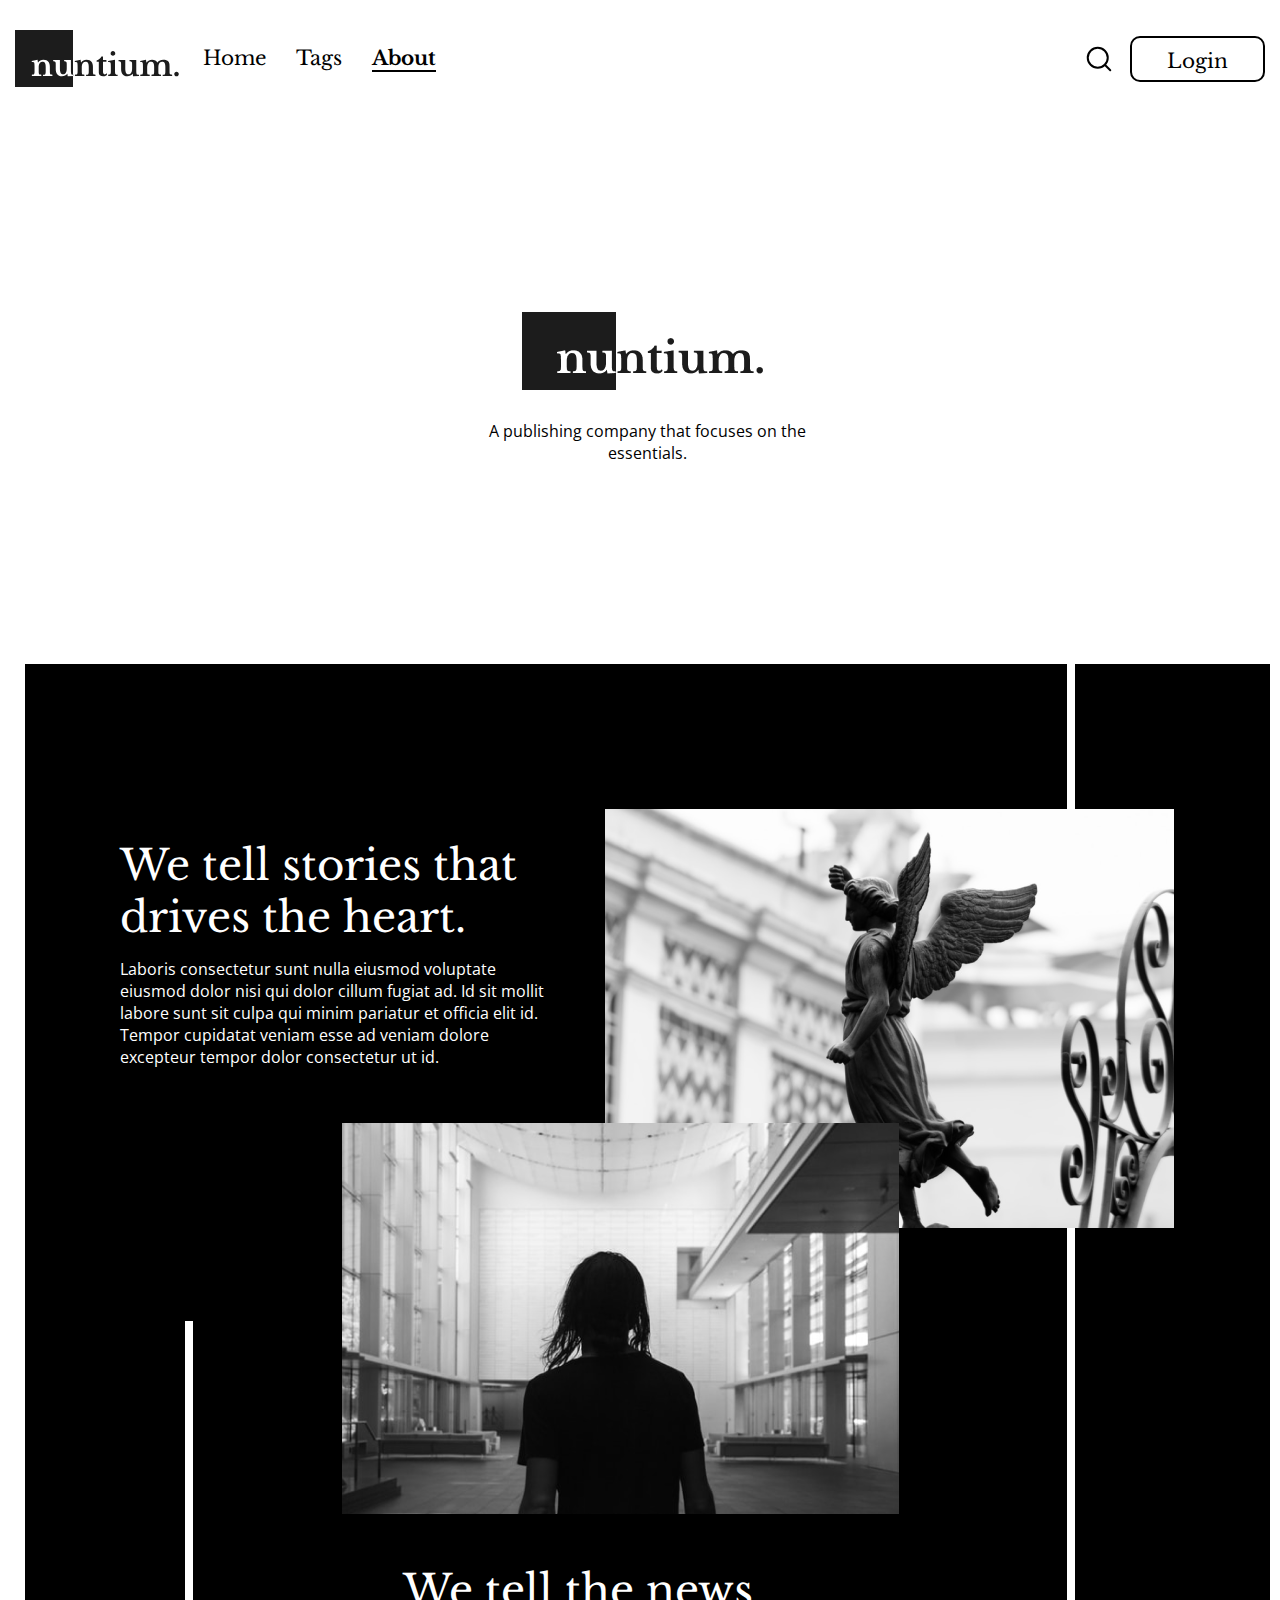
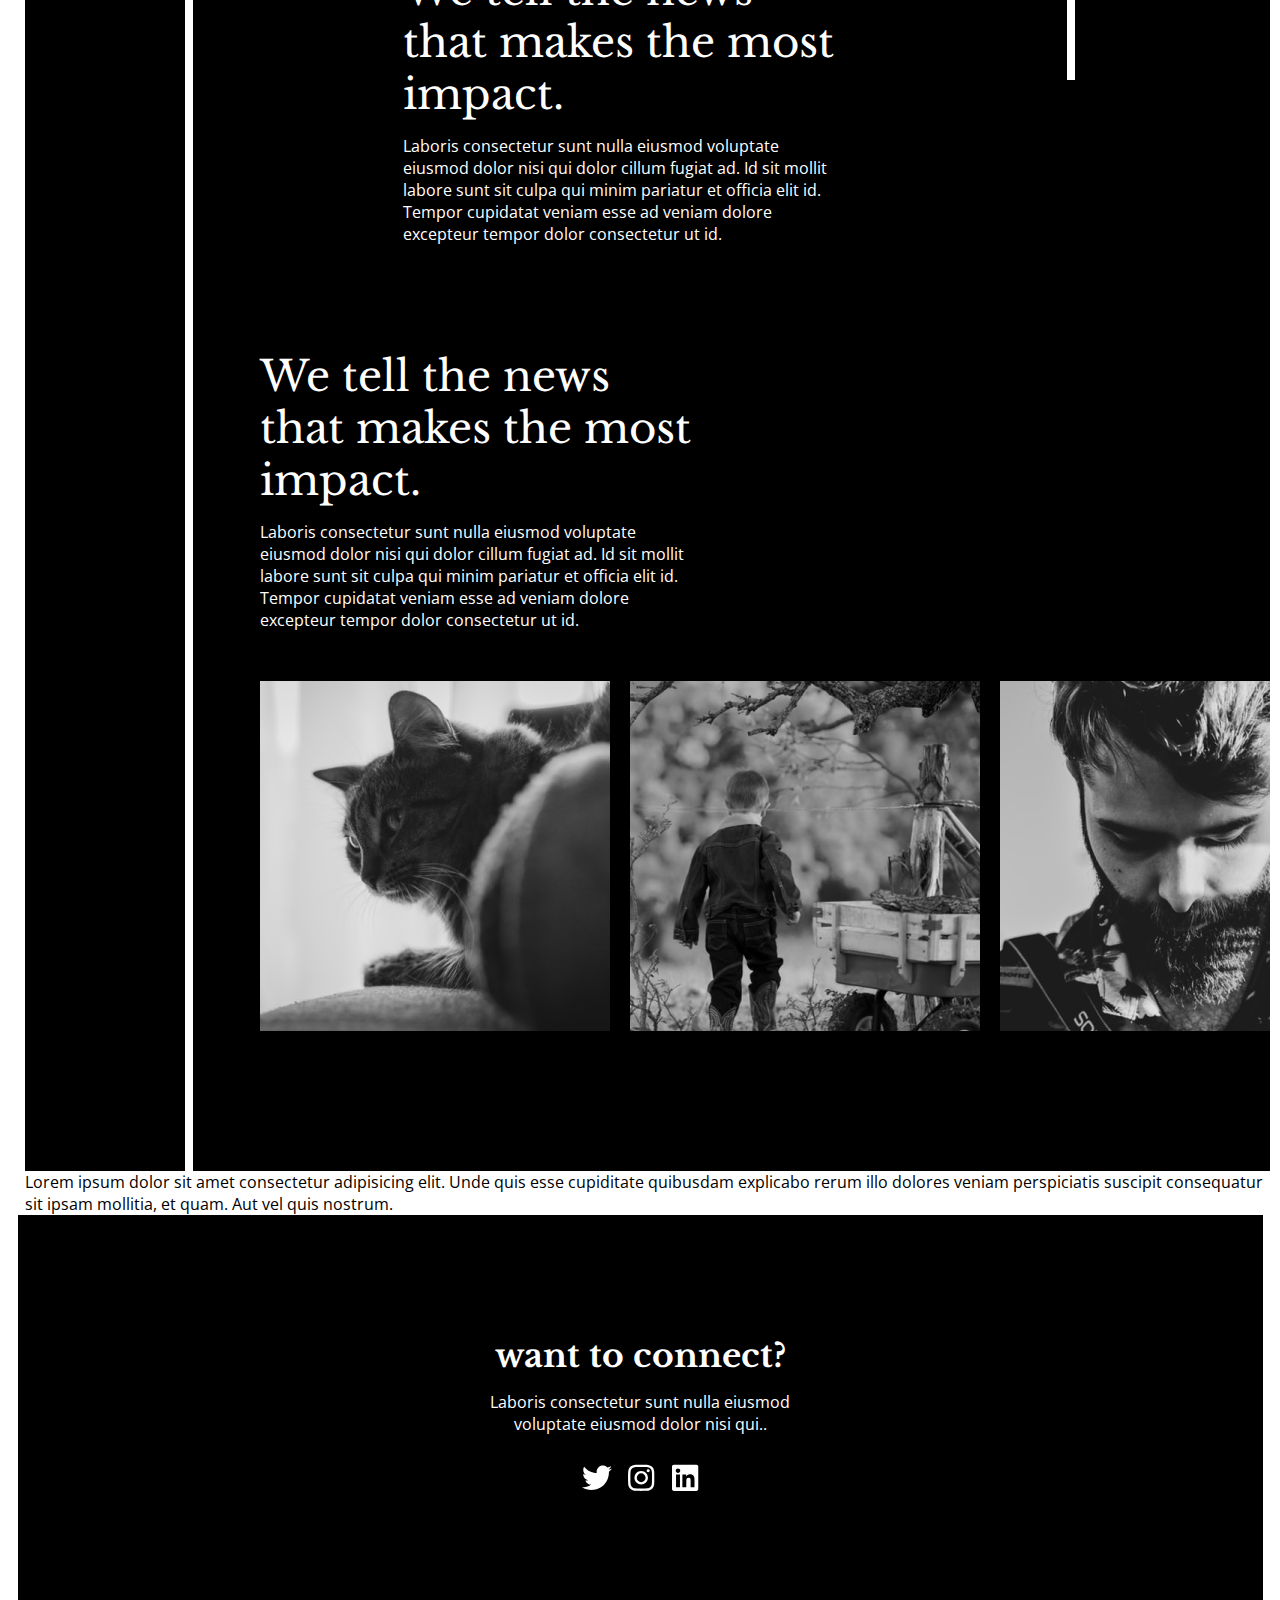
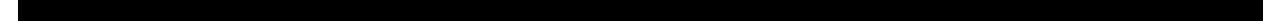
==== about.html @ 268e8178 "finished main section for about block" ====
<!DOCTYPE html>
<html lang="en">

<head>
   <meta charset="UTF-8">
   <meta http-equiv="X-UA-Compatible" content="IE=edge">
   <meta name="viewport" content="width=device-width, initial-scale=1.0">
   <link rel="stylesheet" href="./style/style.css">
   <link rel="preconnect" href="https://fonts.googleapis.com">
   <link rel="preconnect" href="https://fonts.gstatic.com" crossorigin>
   <link href="https://fonts.googleapis.com/css2?family=Libre+Baskerville:wght@400;700&family=Open+Sans&display=swap"
      rel="stylesheet">
   <title>Nuntium blog / About</title>
</head>

<body>
   <div class="container">
      <header class="header">
         <nav class="nav-left">
            <img src="./img/logo-nuntium.svg" alt="Logo" class="logo-img">
            <ul class="nav-list">
               <a href="index.html">
                  <li class="list-item ">Home</li>
               </a>
               <a href="tags.html">
                  <li class="list-item">Tags</li>
               </a>
               <a href="about.html">
                  <li class="list-item active">About</li>
               </a>
            </ul>
         </nav>
         <nav class="nav-right">
            <div class="search">
               <input type="text" class="search-panel">
               </input>
               <img src="./img/search.svg" alt="Search image" class="search-img">
            </div>
            <button class="btn">Login</button>
         </nav>
      </header>
      <main class="main-about">
         <div class="about__first-section">
            <img src="./img/about/Logo-about.png" alt="logo" class="about_logo">
            <p>A publishing company that focuses on the essentials.</p>
         </div>
         <div class="about__second-section">
            <span class="line-one"></span>
            <span class="line-two"></span>
            <div class="about__card">
               <div class="about__card__info about__card__info-first">
                  <h2 class="about__card__info-title lb">
                     We tell stories that drives the heart.
                  </h2>
                  <p class="about__card__info-text">Laboris consectetur sunt nulla eiusmod voluptate eiusmod dolor nisi qui dolor cillum fugiat ad. Id sit mollit labore sunt sit culpa qui minim pariatur et officia elit id. Tempor cupidatat veniam esse ad veniam dolore excepteur tempor dolor consectetur ut id.</p>
               </div>
               <img src="./img/about/about-picture-1.png" alt="Picture" class="about__card__info__img">
            </div>
            <div class="about__card about__card-second ">
               <img src="./img/about/about-picture-2.png" alt="Picture" class="about__card__info__img">
               <div class="about__card__info">
                  <h2 class="about__card__info-title lb">
                     We tell the news that makes the most impact.
                  </h2>
                  <p class="about__card__info-text">Laboris consectetur sunt nulla eiusmod voluptate eiusmod dolor nisi qui dolor cillum fugiat ad. Id sit mollit labore sunt sit culpa qui minim pariatur et officia elit id. Tempor cupidatat veniam esse ad veniam dolore excepteur tempor dolor consectetur ut id.</p>
               </div>
            </div>
            <div class="about__card about__card-third">
               <div class="about__card__info about__card__info-third">
                  <h2 class="about__card__info-title lb">
                     We tell the news that makes the most impact.
                  </h2>
                  <p class="about__card__info-text">Laboris consectetur sunt nulla eiusmod voluptate eiusmod dolor nisi qui dolor cillum fugiat ad. Id sit mollit labore sunt sit culpa qui minim pariatur et officia elit id. Tempor cupidatat veniam esse ad veniam dolore excepteur tempor dolor consectetur ut id.</p>
               </div>
               <div class="about__img-wrapper">
                  <img src="./img/about/about-picture-main-1.png" alt="Picture" class="about__card__info__img">
                  <img src="./img/about/about-picture-main-2.png" alt="Picture" class="about__card__info__img">
                  <img src="./img/about/about-picture-main-3.png" alt="Picture" class="about__card__info__img">
               </div>
            </div>
         </div>
         <div class="about__third-section">
            Lorem ipsum dolor sit amet consectetur adipisicing elit. Unde quis esse cupiditate quibusdam explicabo rerum
            illo dolores veniam perspiciatis suscipit consequatur sit ipsam mollitia, et quam. Aut vel quis nostrum.
         </div>
      </main>
      <footer class="footer">
         <div class="contact">
            <h2 class="footer__title">want to connect?</h2>
            <p class="footer__text">Laboris consectetur sunt nulla eiusmod voluptate eiusmod dolor nisi qui..</p>
            <img src="./img/social-media.svg" alt="Link to social">
         </div>
      </footer>
      <script src="./js/main.js"></script>
   </div>
</body>

</html>
---- style/style.css ----
@import './design-system/style.css';
@import './components/style.css';
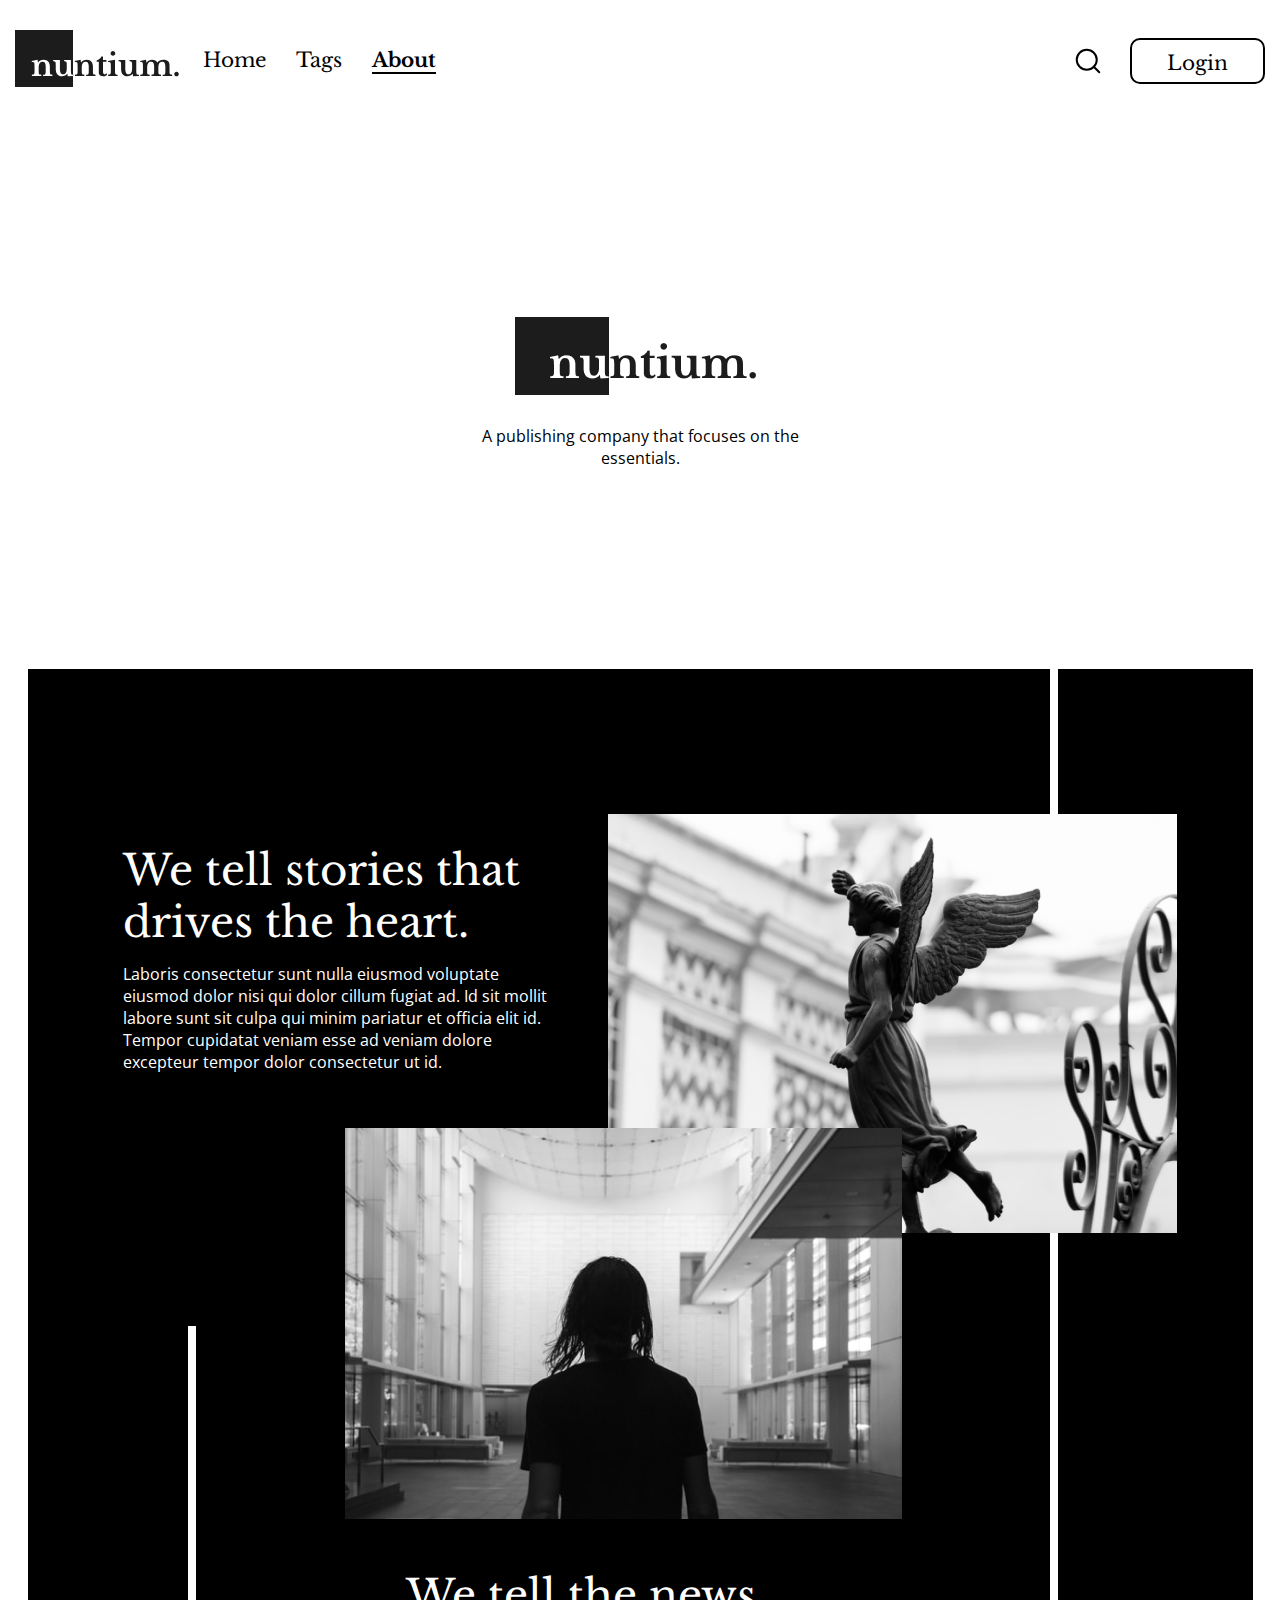
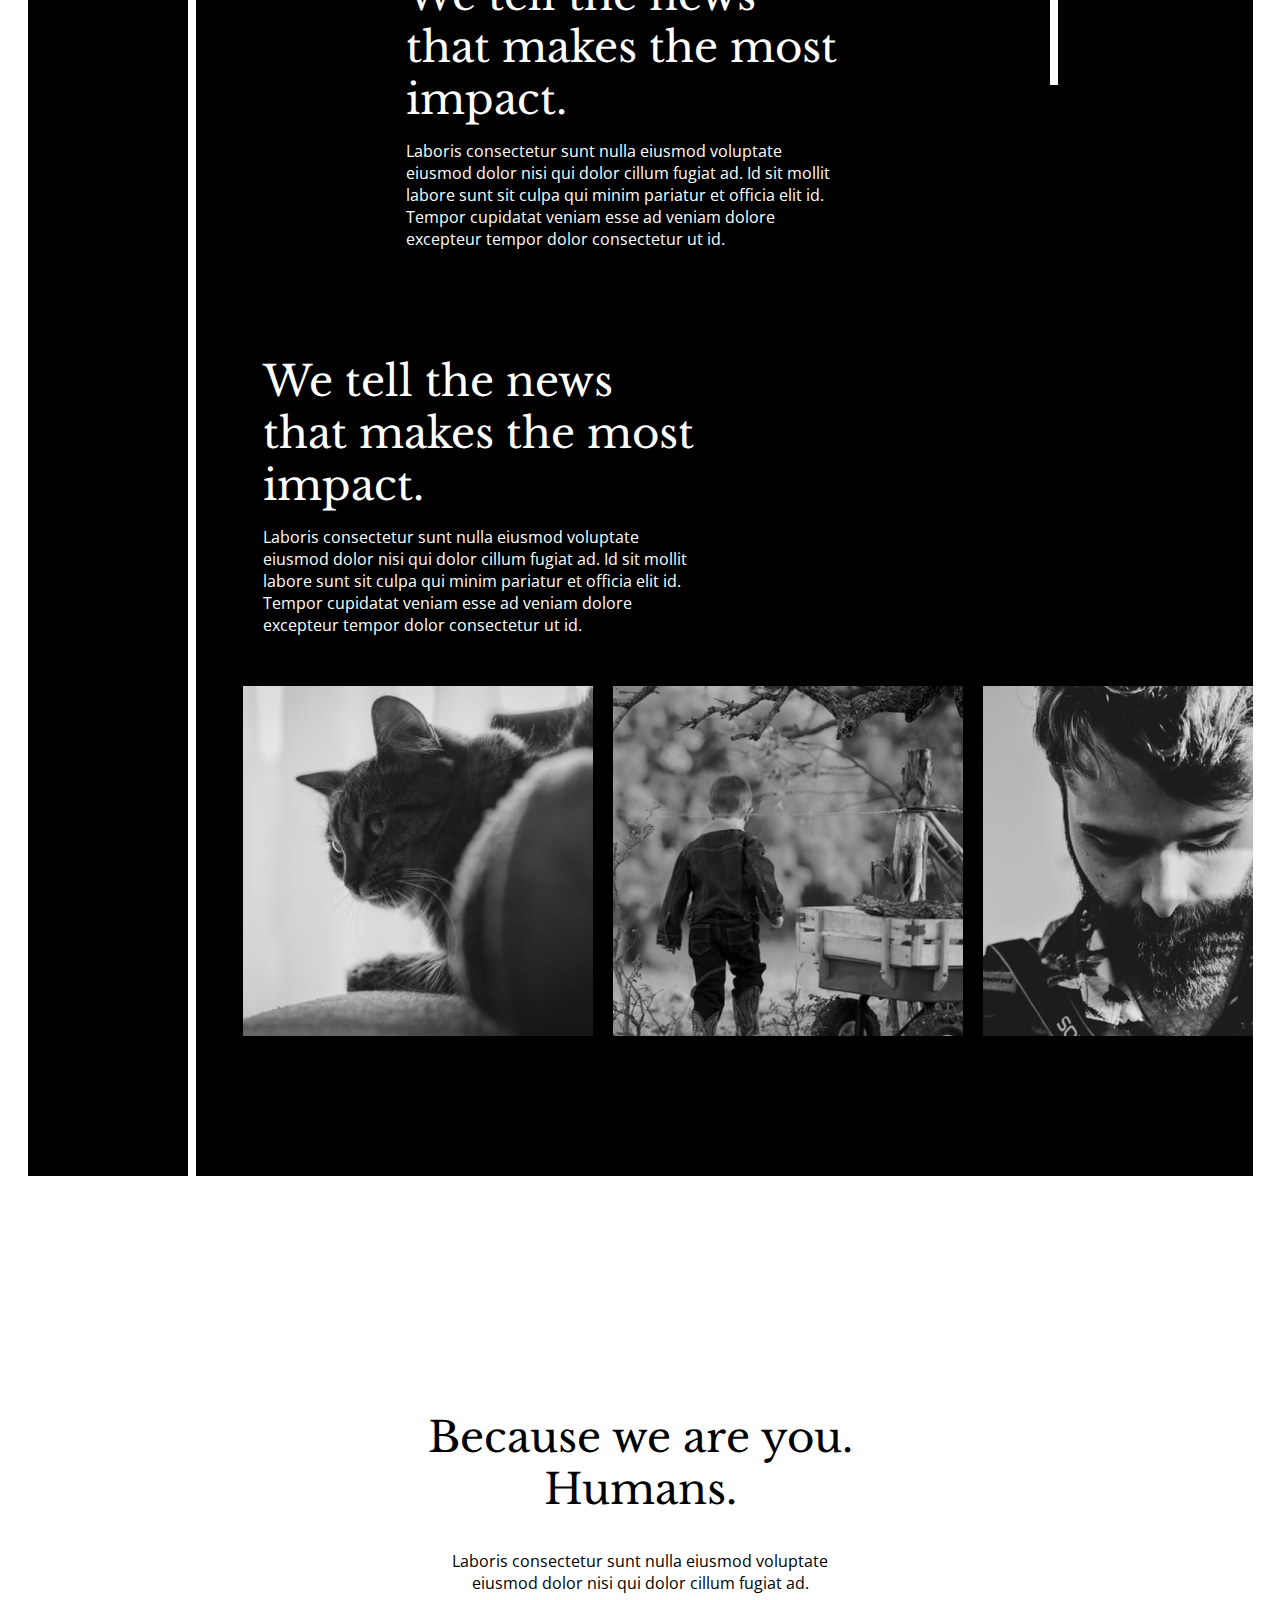
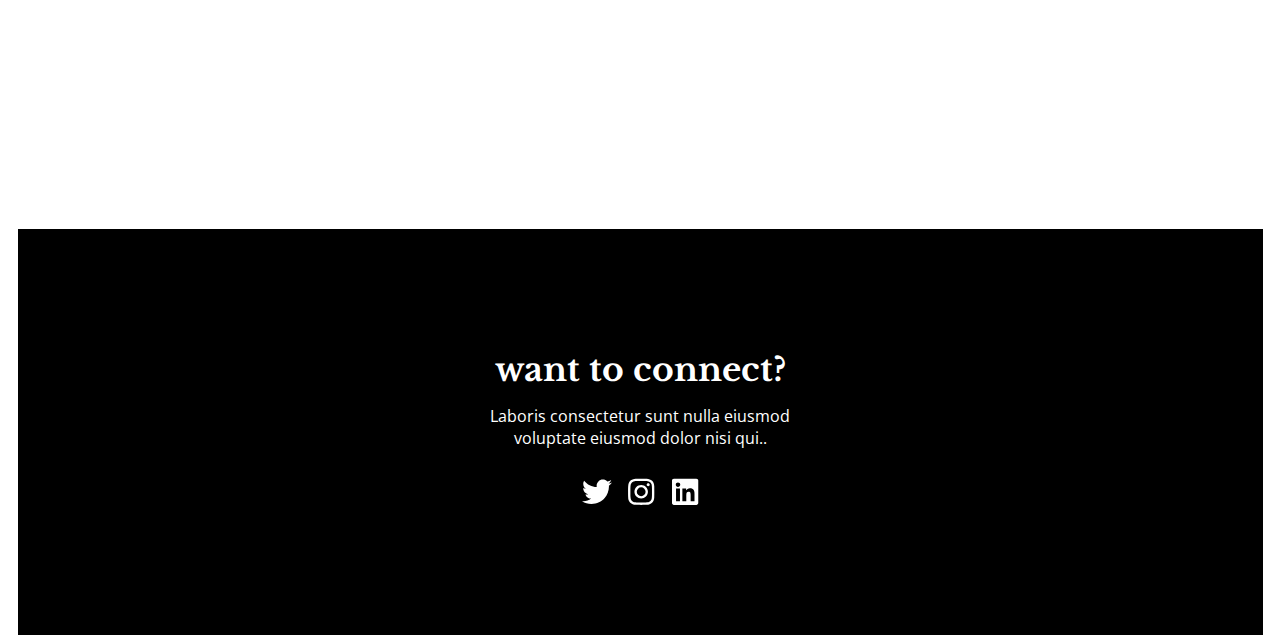
==== commit 769c212b: "hotfix: meny fixes" ====
--- a/about.html
+++ b/about.html
@@ -5,7 +5,7 @@
    <meta charset="UTF-8">
    <meta http-equiv="X-UA-Compatible" content="IE=edge">
    <meta name="viewport" content="width=device-width, initial-scale=1.0">
-   <link rel="stylesheet" href="./style/style.css">
+   <link rel="stylesheet" href=".././style/style.css">
    <link rel="preconnect" href="https://fonts.googleapis.com">
    <link rel="preconnect" href="https://fonts.gstatic.com" crossorigin>
    <link href="https://fonts.googleapis.com/css2?family=Libre+Baskerville:wght@400;700&family=Open+Sans&display=swap"
@@ -16,53 +16,65 @@
 <body>
    <div class="container">
       <header class="header">
-         <nav class="nav-left">
-            <img src="./img/logo-nuntium.svg" alt="Logo" class="logo-img">
+         <nav class="left">
+            <a href="index.html">
+               <img src="./img/logo-nuntium.svg" alt="Logo" class="logo-img" />
+            </a>
             <ul class="nav-list">
-               <a href="index.html">
-                  <li class="list-item ">Home</li>
-               </a>
-               <a href="tags.html">
-                  <li class="list-item">Tags</li>
-               </a>
-               <a href="about.html">
-                  <li class="list-item active">About</li>
-               </a>
+               <li class="list-item">
+                  <a href="index.html">
+                     Home
+                  </a>
+               </li>
+               <li class="list-item">
+                  <a href="tags.html">
+                     Tags
+                  </a>
+               </li>
+               <li class="list-item active">
+                  <a href="about.html">
+                     About
+                  </a>
+               </li>
             </ul>
          </nav>
-         <nav class="nav-right">
+         <div class="nav-right display">
             <div class="search">
                <input type="text" class="search-panel">
                </input>
-               <img src="./img/search.svg" alt="Search image" class="search-img">
+               <img src="../img/search.svg" alt="Search image" class="search-img">
             </div>
             <button class="btn">Login</button>
-         </nav>
+         </div>
       </header>
       <main class="main-about">
          <div class="about__first-section">
-            <img src="./img/about/Logo-about.png" alt="logo" class="about_logo">
+            <img src=".././img/about/Logo-about.png" alt="logo" class="about_logo">
             <p>A publishing company that focuses on the essentials.</p>
          </div>
          <div class="about__second-section">
             <span class="line-one"></span>
             <span class="line-two"></span>
-            <div class="about__card">
+            <div class="about__card about__card-first">
                <div class="about__card__info about__card__info-first">
                   <h2 class="about__card__info-title lb">
                      We tell stories that drives the heart.
                   </h2>
-                  <p class="about__card__info-text">Laboris consectetur sunt nulla eiusmod voluptate eiusmod dolor nisi qui dolor cillum fugiat ad. Id sit mollit labore sunt sit culpa qui minim pariatur et officia elit id. Tempor cupidatat veniam esse ad veniam dolore excepteur tempor dolor consectetur ut id.</p>
+                  <p class="about__card__info-text">Laboris consectetur sunt nulla eiusmod voluptate eiusmod dolor nisi
+                     qui dolor cillum fugiat ad. Id sit mollit labore sunt sit culpa qui minim pariatur et officia elit
+                     id. Tempor cupidatat veniam esse ad veniam dolore excepteur tempor dolor consectetur ut id.</p>
                </div>
-               <img src="./img/about/about-picture-1.png" alt="Picture" class="about__card__info__img">
+               <img src=".././img/about/about-picture-1.png" alt="Picture" class="about__card__info__img p1">
             </div>
             <div class="about__card about__card-second ">
-               <img src="./img/about/about-picture-2.png" alt="Picture" class="about__card__info__img">
-               <div class="about__card__info">
+               <img src=".././img/about/about-picture-2.png" alt="Picture" class="about__card__info__img p1">
+               <div class="about__card__info about__card__info-second">
                   <h2 class="about__card__info-title lb">
                      We tell the news that makes the most impact.
                   </h2>
-                  <p class="about__card__info-text">Laboris consectetur sunt nulla eiusmod voluptate eiusmod dolor nisi qui dolor cillum fugiat ad. Id sit mollit labore sunt sit culpa qui minim pariatur et officia elit id. Tempor cupidatat veniam esse ad veniam dolore excepteur tempor dolor consectetur ut id.</p>
+                  <p class="about__card__info-text">Laboris consectetur sunt nulla eiusmod voluptate eiusmod dolor nisi
+                     qui dolor cillum fugiat ad. Id sit mollit labore sunt sit culpa qui minim pariatur et officia elit
+                     id. Tempor cupidatat veniam esse ad veniam dolore excepteur tempor dolor consectetur ut id.</p>
                </div>
             </div>
             <div class="about__card about__card-third">
@@ -70,28 +82,30 @@
                   <h2 class="about__card__info-title lb">
                      We tell the news that makes the most impact.
                   </h2>
-                  <p class="about__card__info-text">Laboris consectetur sunt nulla eiusmod voluptate eiusmod dolor nisi qui dolor cillum fugiat ad. Id sit mollit labore sunt sit culpa qui minim pariatur et officia elit id. Tempor cupidatat veniam esse ad veniam dolore excepteur tempor dolor consectetur ut id.</p>
+                  <p class="about__card__info-text">Laboris consectetur sunt nulla eiusmod voluptate eiusmod dolor nisi
+                     qui dolor cillum fugiat ad. Id sit mollit labore sunt sit culpa qui minim pariatur et officia elit
+                     id. Tempor cupidatat veniam esse ad veniam dolore excepteur tempor dolor consectetur ut id.</p>
                </div>
                <div class="about__img-wrapper">
-                  <img src="./img/about/about-picture-main-1.png" alt="Picture" class="about__card__info__img">
-                  <img src="./img/about/about-picture-main-2.png" alt="Picture" class="about__card__info__img">
-                  <img src="./img/about/about-picture-main-3.png" alt="Picture" class="about__card__info__img">
+                  <img src=".././img/about/about-picture-main-1.png" alt="Picture" class="about__card__info__img">
+                  <img src=".././img/about/about-picture-main-2.png" alt="Picture" class="about__card__info__img">
+                  <img src=".././img/about/about-picture-main-3.png" alt="Picture" class="about__card__info__img">
                </div>
             </div>
          </div>
-         <div class="about__third-section">
-            Lorem ipsum dolor sit amet consectetur adipisicing elit. Unde quis esse cupiditate quibusdam explicabo rerum
-            illo dolores veniam perspiciatis suscipit consequatur sit ipsam mollitia, et quam. Aut vel quis nostrum.
+         <div class="about__third-section ">
+            <h2 class="lb">Because we are you. Humans.</h2>
+            <p>Laboris consectetur sunt nulla eiusmod voluptate eiusmod dolor nisi qui dolor cillum fugiat ad.</p>
          </div>
       </main>
       <footer class="footer">
          <div class="contact">
             <h2 class="footer__title">want to connect?</h2>
             <p class="footer__text">Laboris consectetur sunt nulla eiusmod voluptate eiusmod dolor nisi qui..</p>
-            <img src="./img/social-media.svg" alt="Link to social">
+            <img src=".././img/social-media.svg" alt="Link to social">
          </div>
       </footer>
-      <script src="./js/main.js"></script>
+      <script src=".././js/main.js"></script>
    </div>
 </body>
 
--- a/style/style.css
+++ b/style/style.css
@@ -1,2 +1,2 @@
-@import './design-system/style.css';
-@import './components/style.css';+@import './design-system/base.css';
+@import './components/style.css';
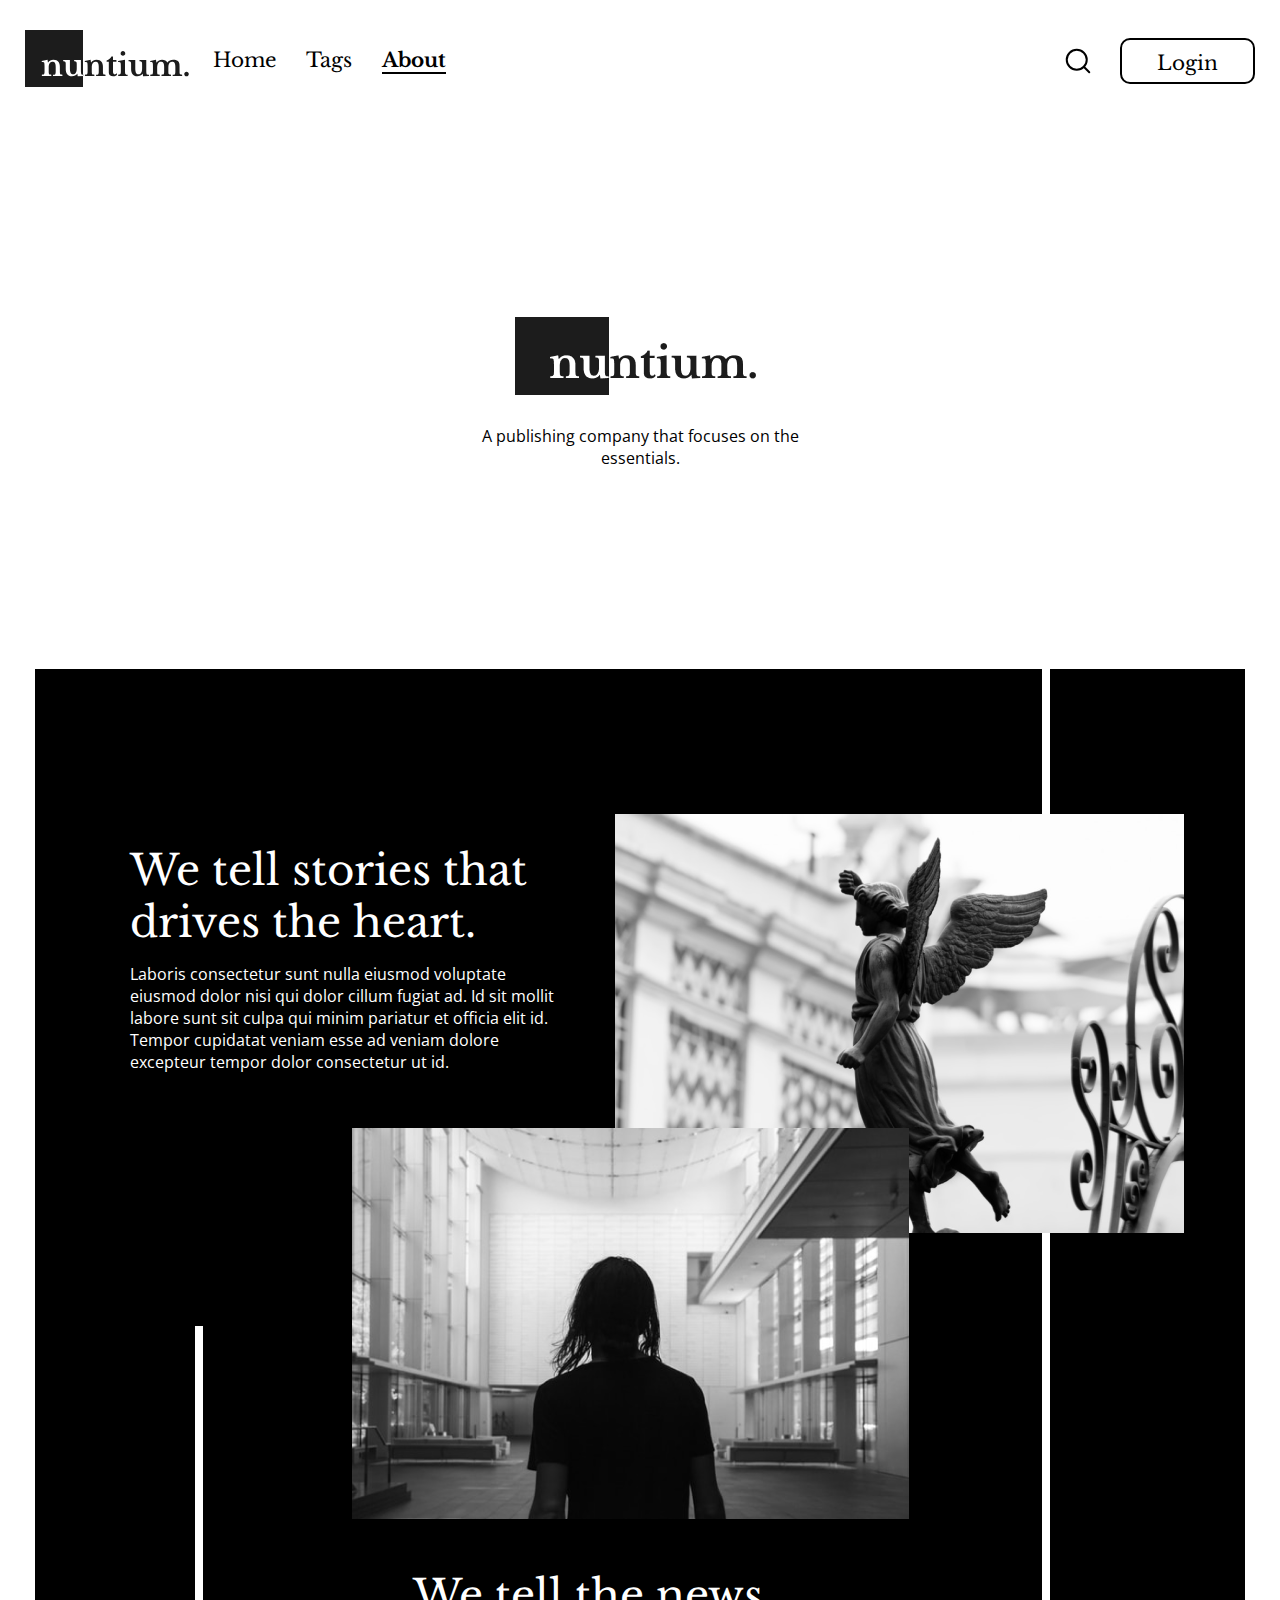
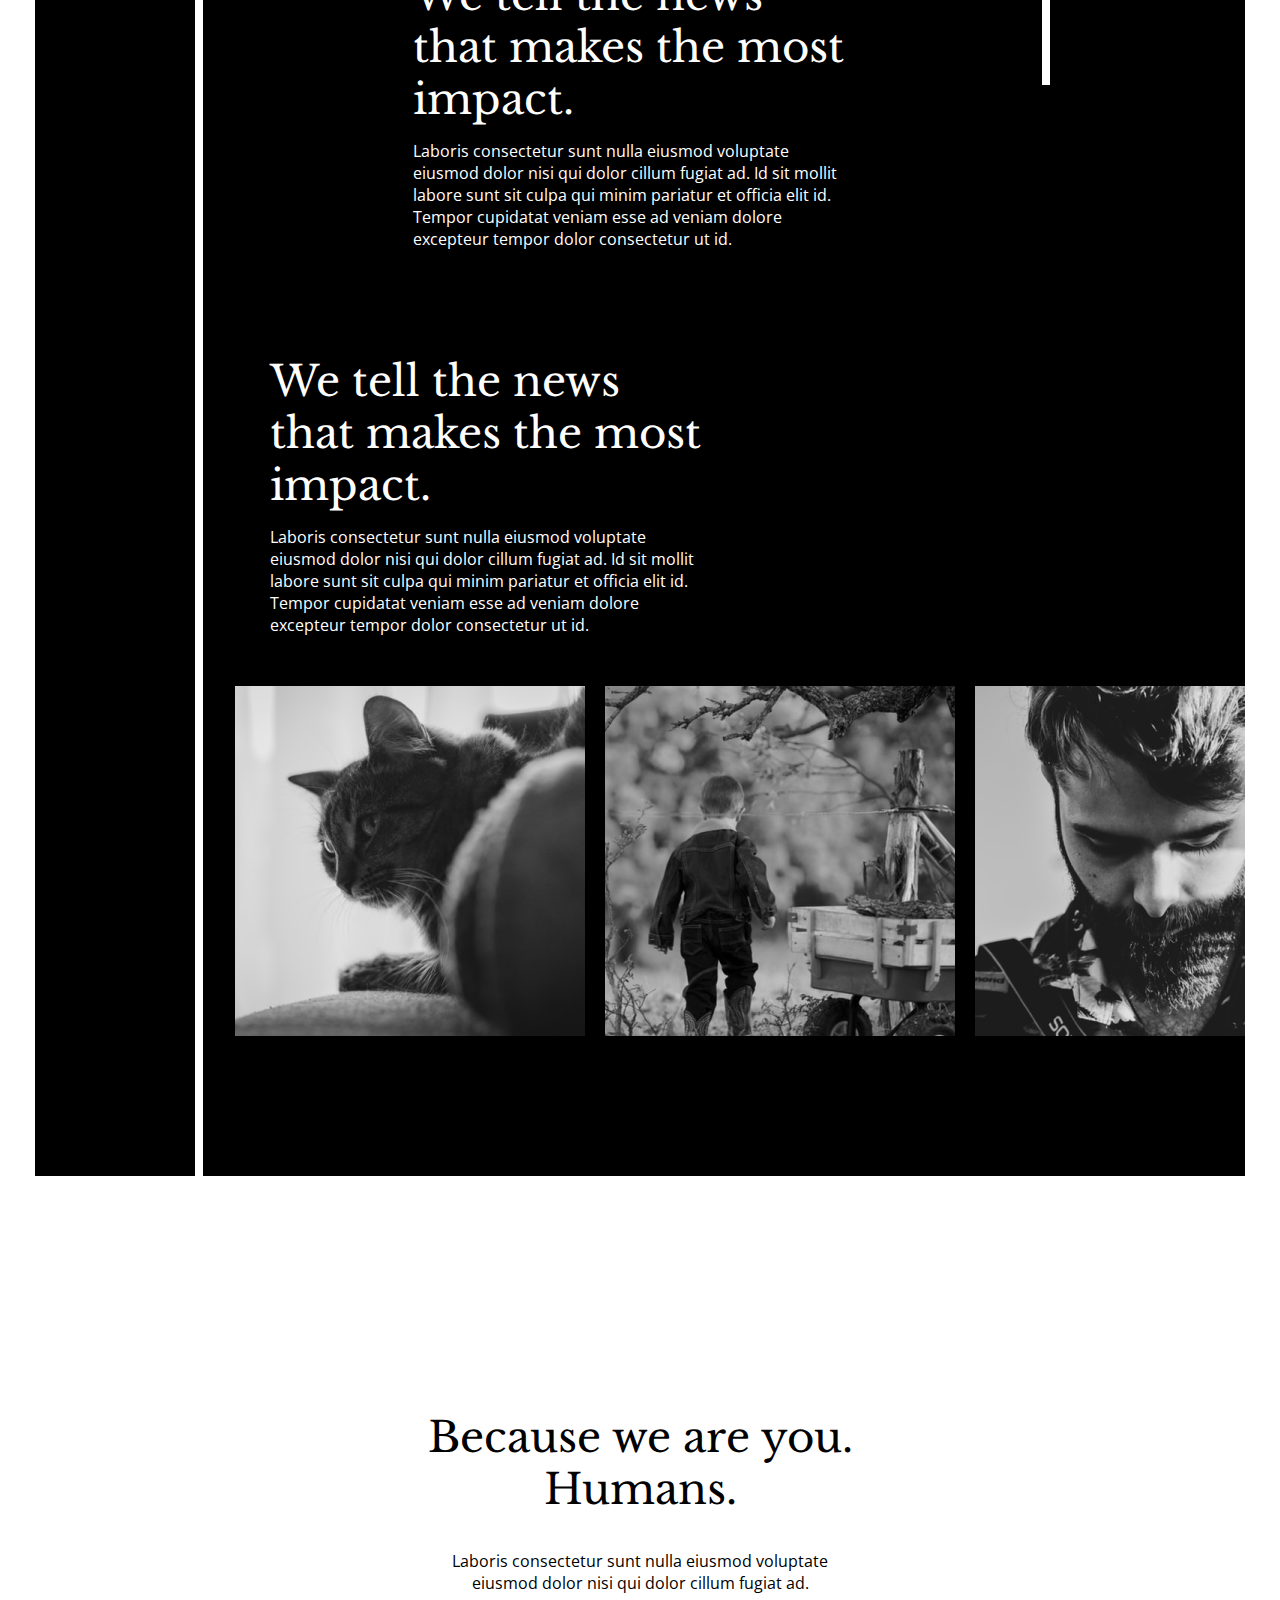
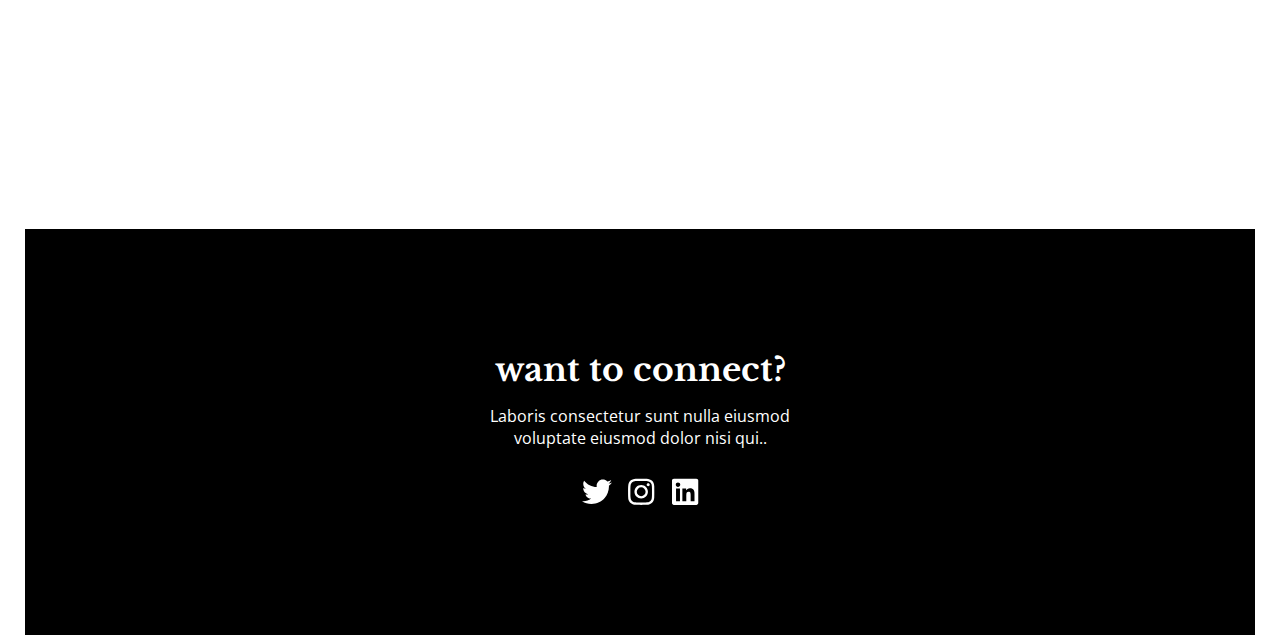
==== commit 9be12244: "hotfix: many fixes" ====
--- a/about.html
+++ b/about.html
@@ -40,72 +40,71 @@
          </nav>
          <div class="nav-right display">
             <div class="search">
-               <input type="text" class="search-panel">
-               </input>
-               <img src="../img/search.svg" alt="Search image" class="search-img">
+               <input type="text" class="search-panel" />
+               <img src="../img/search.svg" alt="Search image" class="search-img"/>
             </div>
             <button class="btn">Login</button>
          </div>
       </header>
       <main class="main-about">
-         <div class="about__first-section">
-            <img src=".././img/about/Logo-about.png" alt="logo" class="about_logo">
+         <div class="about_first-section">
+            <div>
+               <img src="../img/about/Logo-about.png" alt="logo" class="about_logo"/>
+            </div>
             <p>A publishing company that focuses on the essentials.</p>
          </div>
-         <div class="about__second-section">
-            <span class="line-one"></span>
-            <span class="line-two"></span>
-            <div class="about__card about__card-first">
-               <div class="about__card__info about__card__info-first">
-                  <h2 class="about__card__info-title lb">
+         <div class="about_second-section">
+            <div class="about_card about_card-first">
+               <div class="about_card_info about_card_info-first">
+                  <h2 class="about_card_info-title lb">
                      We tell stories that drives the heart.
                   </h2>
-                  <p class="about__card__info-text">Laboris consectetur sunt nulla eiusmod voluptate eiusmod dolor nisi
+                  <p class="about_card_info-text">Laboris consectetur sunt nulla eiusmod voluptate eiusmod dolor nisi
                      qui dolor cillum fugiat ad. Id sit mollit labore sunt sit culpa qui minim pariatur et officia elit
                      id. Tempor cupidatat veniam esse ad veniam dolore excepteur tempor dolor consectetur ut id.</p>
                </div>
-               <img src=".././img/about/about-picture-1.png" alt="Picture" class="about__card__info__img p1">
+               <img src="../img/about/about-picture-1.png" alt="Picture" class="about_card_info_img p1"/>
             </div>
-            <div class="about__card about__card-second ">
-               <img src=".././img/about/about-picture-2.png" alt="Picture" class="about__card__info__img p1">
-               <div class="about__card__info about__card__info-second">
-                  <h2 class="about__card__info-title lb">
+            <div class="about_card about_card-second ">
+               <img src="../img/about/about-picture-2.png" alt="Picture" class="about_card_info_img p1"/>
+               <div class="about_card_info about_card_info-second">
+                  <h2 class="about_card_info-title lb">
                      We tell the news that makes the most impact.
                   </h2>
-                  <p class="about__card__info-text">Laboris consectetur sunt nulla eiusmod voluptate eiusmod dolor nisi
+                  <p class="about_card_info-text">Laboris consectetur sunt nulla eiusmod voluptate eiusmod dolor nisi
                      qui dolor cillum fugiat ad. Id sit mollit labore sunt sit culpa qui minim pariatur et officia elit
                      id. Tempor cupidatat veniam esse ad veniam dolore excepteur tempor dolor consectetur ut id.</p>
                </div>
             </div>
-            <div class="about__card about__card-third">
-               <div class="about__card__info about__card__info-third">
-                  <h2 class="about__card__info-title lb">
+            <div class="about_card about_card-third">
+               <div class="about_card_info about_card_info-third">
+                  <h2 class="about_card_info-title lb">
                      We tell the news that makes the most impact.
                   </h2>
-                  <p class="about__card__info-text">Laboris consectetur sunt nulla eiusmod voluptate eiusmod dolor nisi
+                  <p class="about_card_info-text">Laboris consectetur sunt nulla eiusmod voluptate eiusmod dolor nisi
                      qui dolor cillum fugiat ad. Id sit mollit labore sunt sit culpa qui minim pariatur et officia elit
                      id. Tempor cupidatat veniam esse ad veniam dolore excepteur tempor dolor consectetur ut id.</p>
                </div>
-               <div class="about__img-wrapper">
-                  <img src=".././img/about/about-picture-main-1.png" alt="Picture" class="about__card__info__img">
-                  <img src=".././img/about/about-picture-main-2.png" alt="Picture" class="about__card__info__img">
-                  <img src=".././img/about/about-picture-main-3.png" alt="Picture" class="about__card__info__img">
+               <div class="about_img-wrapper">
+                  <img src="../img/about/about-picture-main-1.png" alt="Picture" class="about_card_info_img"/>
+                  <img src="../img/about/about-picture-main-2.png" alt="Picture" class="about_card_info_img"/>
+                  <img src="../img/about/about-picture-main-3.png" alt="Picture" class="about_card_info_img"/>
                </div>
             </div>
          </div>
-         <div class="about__third-section ">
+         <div class="about_third-section ">
             <h2 class="lb">Because we are you. Humans.</h2>
             <p>Laboris consectetur sunt nulla eiusmod voluptate eiusmod dolor nisi qui dolor cillum fugiat ad.</p>
          </div>
       </main>
       <footer class="footer">
          <div class="contact">
-            <h2 class="footer__title">want to connect?</h2>
-            <p class="footer__text">Laboris consectetur sunt nulla eiusmod voluptate eiusmod dolor nisi qui..</p>
-            <img src=".././img/social-media.svg" alt="Link to social">
+            <h2 class="footer_title">want to connect?</h2>
+            <p class="footer_text">Laboris consectetur sunt nulla eiusmod voluptate eiusmod dolor nisi qui..</p>
+            <img src="../img/social-media.svg" alt="Link to social"/>
          </div>
       </footer>
-      <script src=".././js/main.js"></script>
+      <script src="../js/main.js"></script>
    </div>
 </body>
 
--- a/style/style.css
+++ b/style/style.css
@@ -1,2 +1,2 @@
 @import './design-system/base.css';
-@import './components/style.css';
+@import './components/style.css';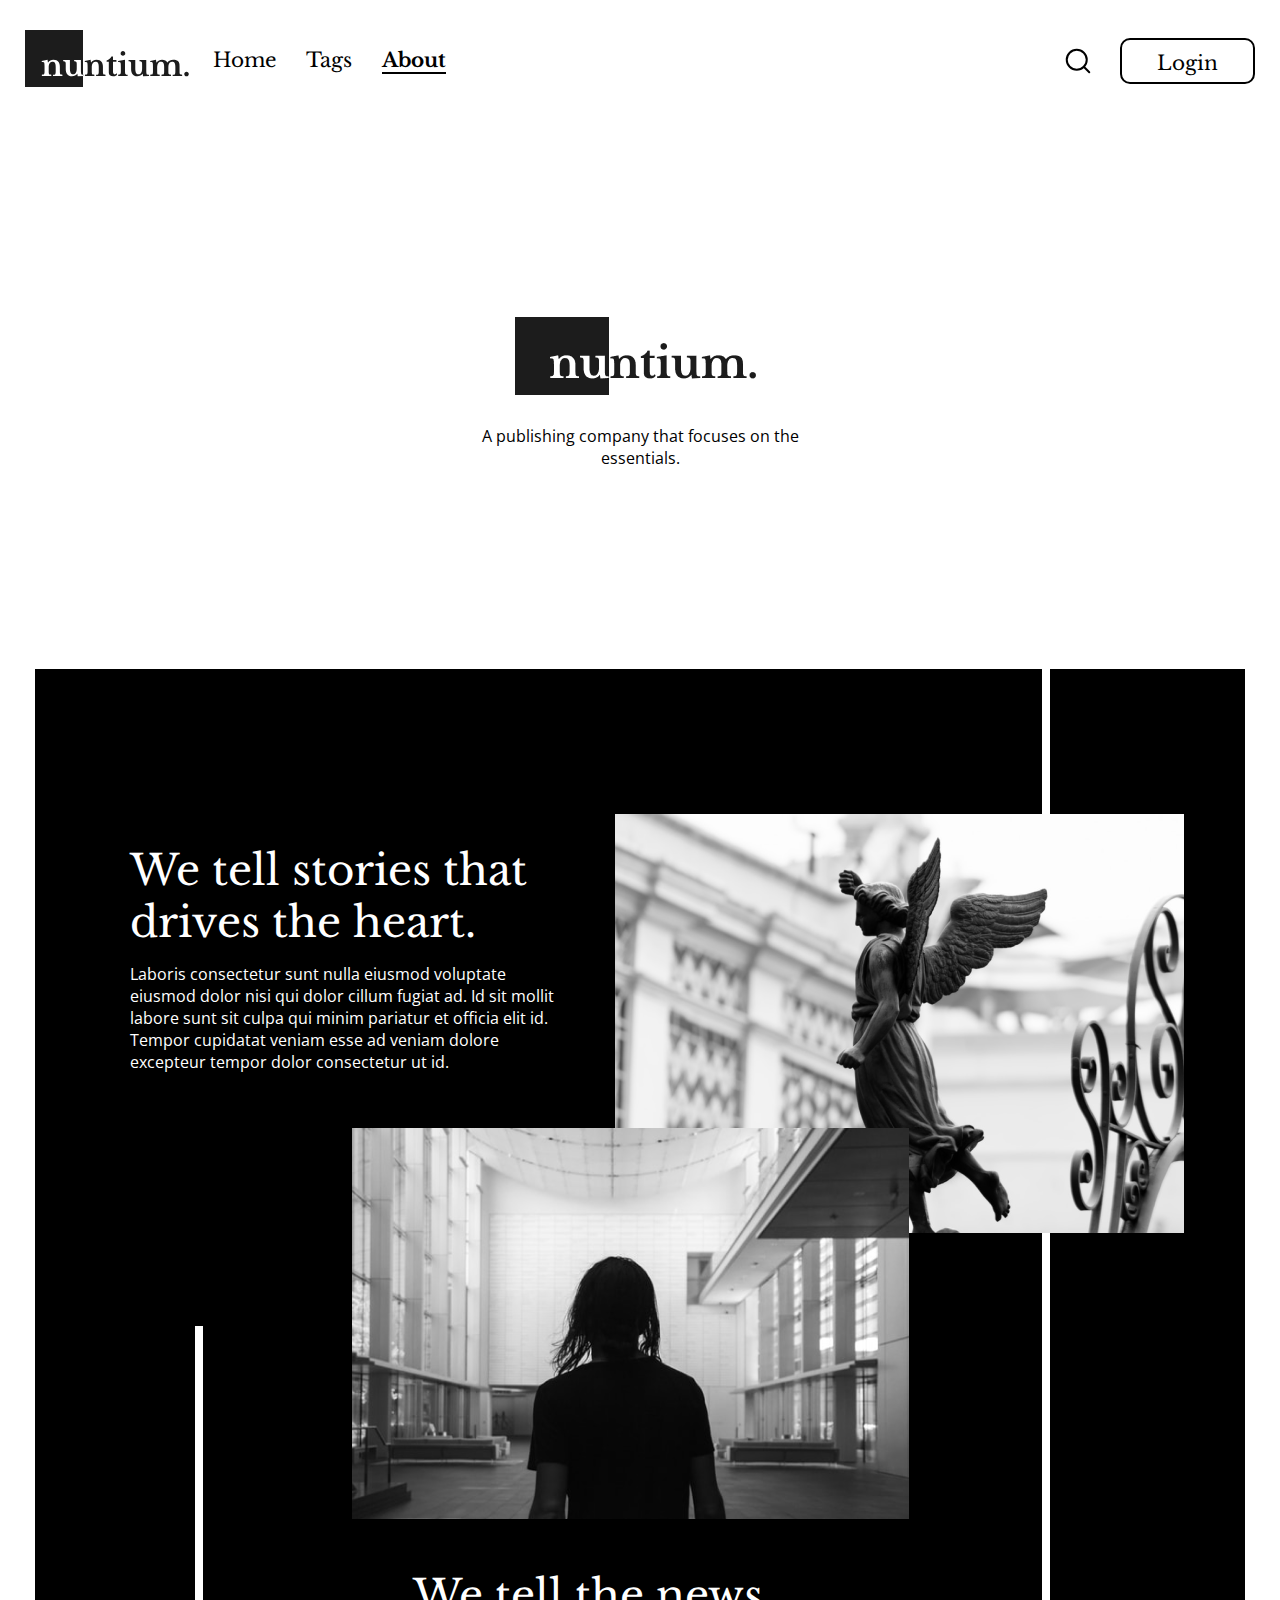
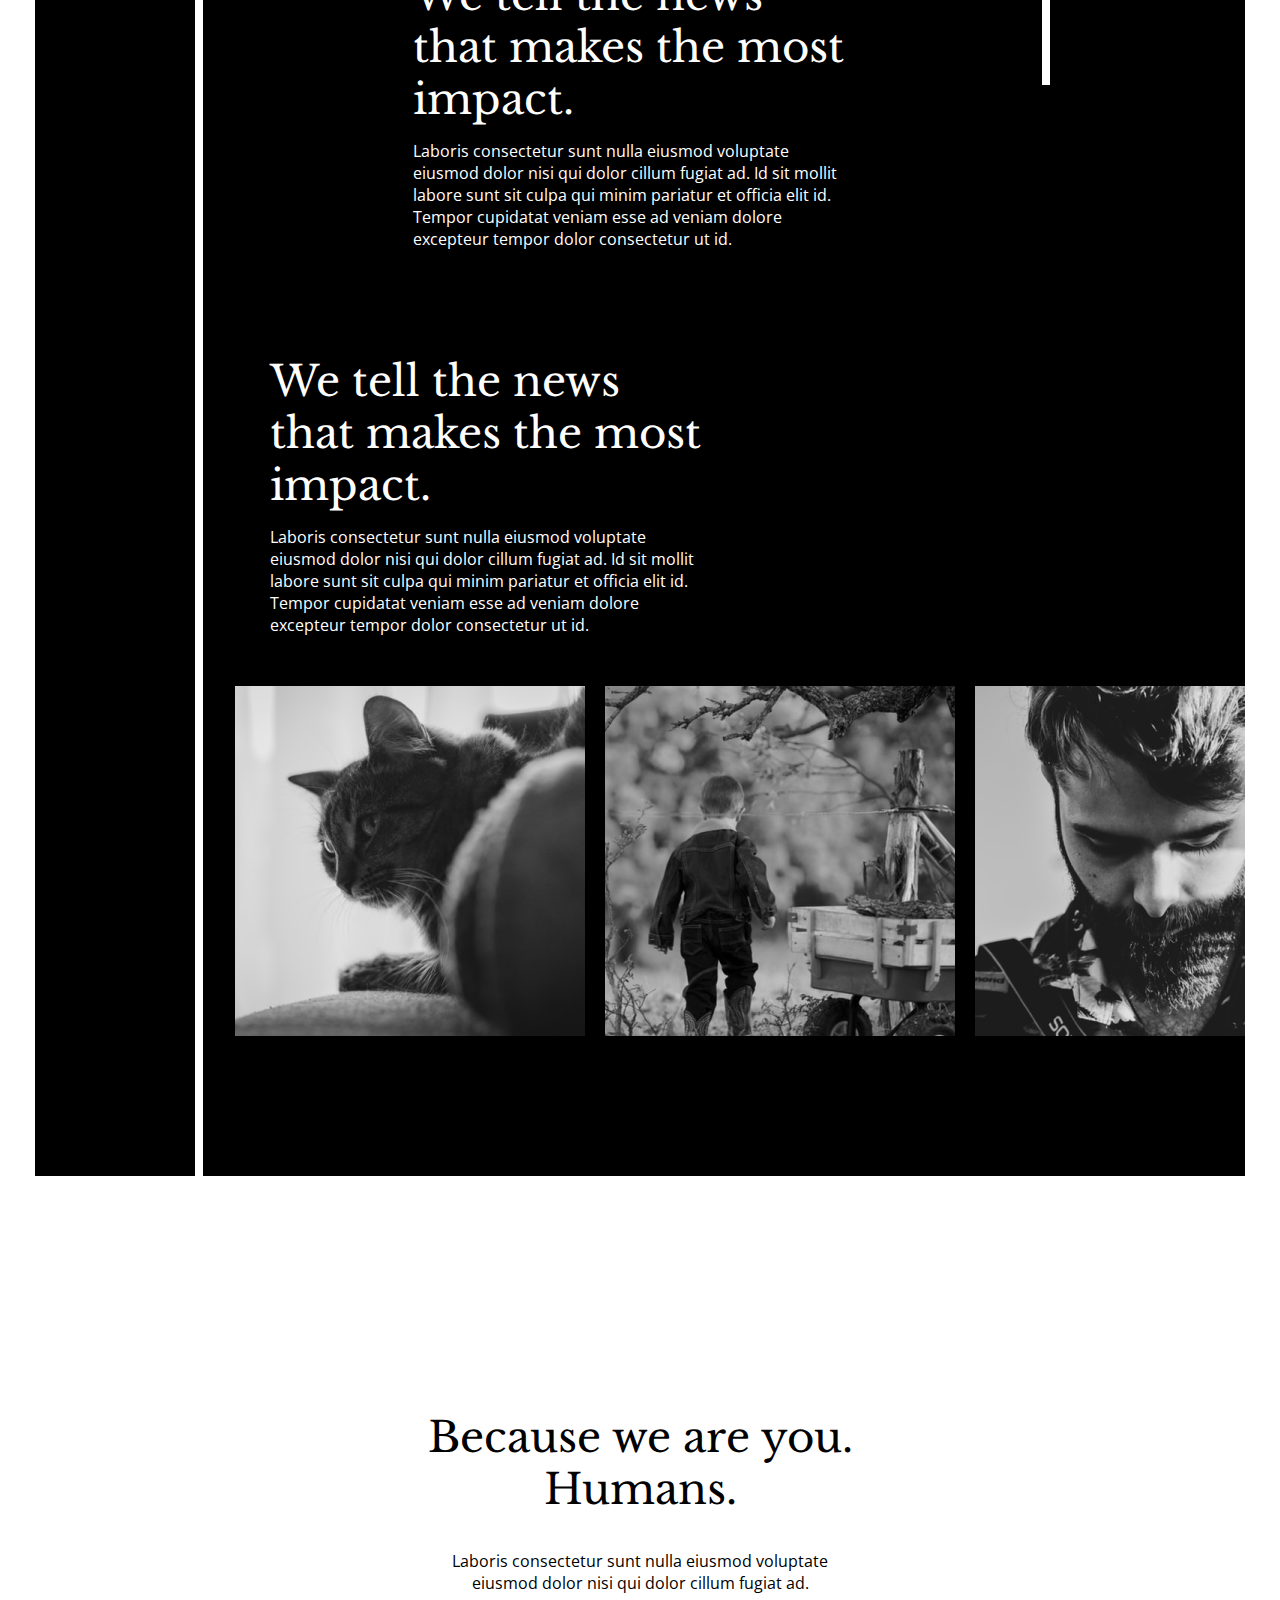
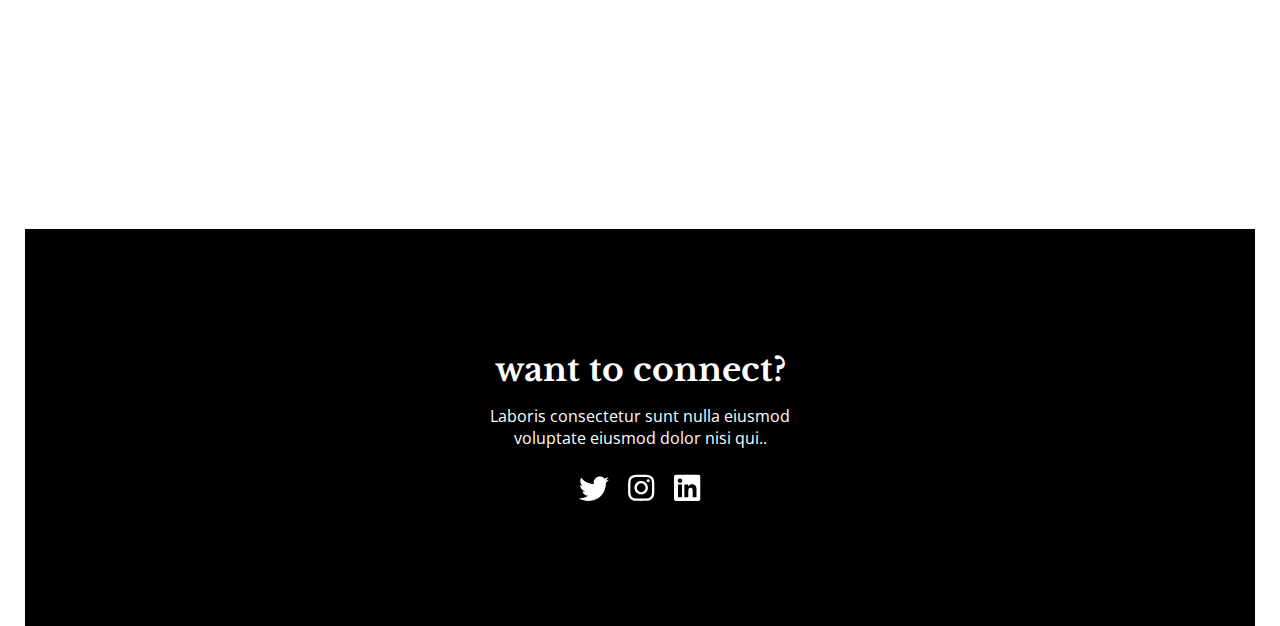
==== commit 1344c4e9: "hotfix: final fix" ====
--- a/about.html
+++ b/about.html
@@ -16,9 +16,9 @@
 <body>
    <div class="container">
       <header class="header">
-         <nav class="left">
+         <nav class="header-left">
             <a href="index.html">
-               <img src="./img/logo-nuntium.svg" alt="Logo" class="logo-img" />
+               <img src="img/logo-nuntium.svg" alt="Logo" class="logo-img" />
             </a>
             <ul class="nav-list">
                <li class="list-item">
@@ -38,10 +38,10 @@
                </li>
             </ul>
          </nav>
-         <div class="nav-right display">
+         <div class="header-right display">
             <div class="search">
                <input type="text" class="search-panel" />
-               <img src="../img/search.svg" alt="Search image" class="search-img"/>
+               <img src="../img/search.svg" alt="Search image" class="search-img" />
             </div>
             <button class="btn">Login</button>
          </div>
@@ -49,7 +49,7 @@
       <main class="main-about">
          <div class="about_first-section">
             <div>
-               <img src="../img/about/Logo-about.png" alt="logo" class="about_logo"/>
+               <img src="../img/about/Logo-about.png" alt="logo" class="about_logo" />
             </div>
             <p>A publishing company that focuses on the essentials.</p>
          </div>
@@ -59,21 +59,25 @@
                   <h2 class="about_card_info-title lb">
                      We tell stories that drives the heart.
                   </h2>
-                  <p class="about_card_info-text">Laboris consectetur sunt nulla eiusmod voluptate eiusmod dolor nisi
+                  <p class="about_card_info-text">
+                     Laboris consectetur sunt nulla eiusmod voluptate eiusmod dolor nisi
                      qui dolor cillum fugiat ad. Id sit mollit labore sunt sit culpa qui minim pariatur et officia elit
-                     id. Tempor cupidatat veniam esse ad veniam dolore excepteur tempor dolor consectetur ut id.</p>
+                     id. Tempor cupidatat veniam esse ad veniam dolore excepteur tempor dolor consectetur ut id.
+                  </p>
                </div>
-               <img src="../img/about/about-picture-1.png" alt="Picture" class="about_card_info_img p1"/>
+               <img src="../img/about/about-picture-1.png" alt="Picture" class="about_card_info_img p1" />
             </div>
             <div class="about_card about_card-second ">
-               <img src="../img/about/about-picture-2.png" alt="Picture" class="about_card_info_img p1"/>
+               <img src="../img/about/about-picture-2.png" alt="Picture" class="about_card_info_img p1" />
                <div class="about_card_info about_card_info-second">
                   <h2 class="about_card_info-title lb">
                      We tell the news that makes the most impact.
                   </h2>
-                  <p class="about_card_info-text">Laboris consectetur sunt nulla eiusmod voluptate eiusmod dolor nisi
+                  <p class="about_card_info-text">
+                     Laboris consectetur sunt nulla eiusmod voluptate eiusmod dolor nisi
                      qui dolor cillum fugiat ad. Id sit mollit labore sunt sit culpa qui minim pariatur et officia elit
-                     id. Tempor cupidatat veniam esse ad veniam dolore excepteur tempor dolor consectetur ut id.</p>
+                     id. Tempor cupidatat veniam esse ad veniam dolore excepteur tempor dolor consectetur ut id.
+                  </p>
                </div>
             </div>
             <div class="about_card about_card-third">
@@ -81,14 +85,16 @@
                   <h2 class="about_card_info-title lb">
                      We tell the news that makes the most impact.
                   </h2>
-                  <p class="about_card_info-text">Laboris consectetur sunt nulla eiusmod voluptate eiusmod dolor nisi
+                  <p class="about_card_info-text">
+                     Laboris consectetur sunt nulla eiusmod voluptate eiusmod dolor nisi
                      qui dolor cillum fugiat ad. Id sit mollit labore sunt sit culpa qui minim pariatur et officia elit
-                     id. Tempor cupidatat veniam esse ad veniam dolore excepteur tempor dolor consectetur ut id.</p>
+                     id. Tempor cupidatat veniam esse ad veniam dolore excepteur tempor dolor consectetur ut id.
+                  </p>
                </div>
                <div class="about_img-wrapper">
-                  <img src="../img/about/about-picture-main-1.png" alt="Picture" class="about_card_info_img"/>
-                  <img src="../img/about/about-picture-main-2.png" alt="Picture" class="about_card_info_img"/>
-                  <img src="../img/about/about-picture-main-3.png" alt="Picture" class="about_card_info_img"/>
+                  <img src="../img/about/about-picture-main-1.png" alt="Picture" class="about_card_info_img" />
+                  <img src="../img/about/about-picture-main-2.png" alt="Picture" class="about_card_info_img" />
+                  <img src="../img/about/about-picture-main-3.png" alt="Picture" class="about_card_info_img" />
                </div>
             </div>
          </div>
@@ -101,7 +107,17 @@
          <div class="contact">
             <h2 class="footer_title">want to connect?</h2>
             <p class="footer_text">Laboris consectetur sunt nulla eiusmod voluptate eiusmod dolor nisi qui..</p>
-            <img src="../img/social-media.svg" alt="Link to social"/>
+            <div class="social">
+               <a href="https://twitter.com/?lang=eu" target="_blank">
+                  <img src="img/icons/twitter.svg" alt="twitter" />
+               </a>
+               <a href="https://www.instagram.com/" target="_blank">
+                  <img src="img/icons/instagram.svg" alt="instagram" />
+               </a>
+               <a href="https://twitter.com/?lang=eu" target="_blank">
+                  <img src="img/icons/in.svg" alt="in" />
+               </a>
+            </div>
          </div>
       </footer>
       <script src="../js/main.js"></script>
